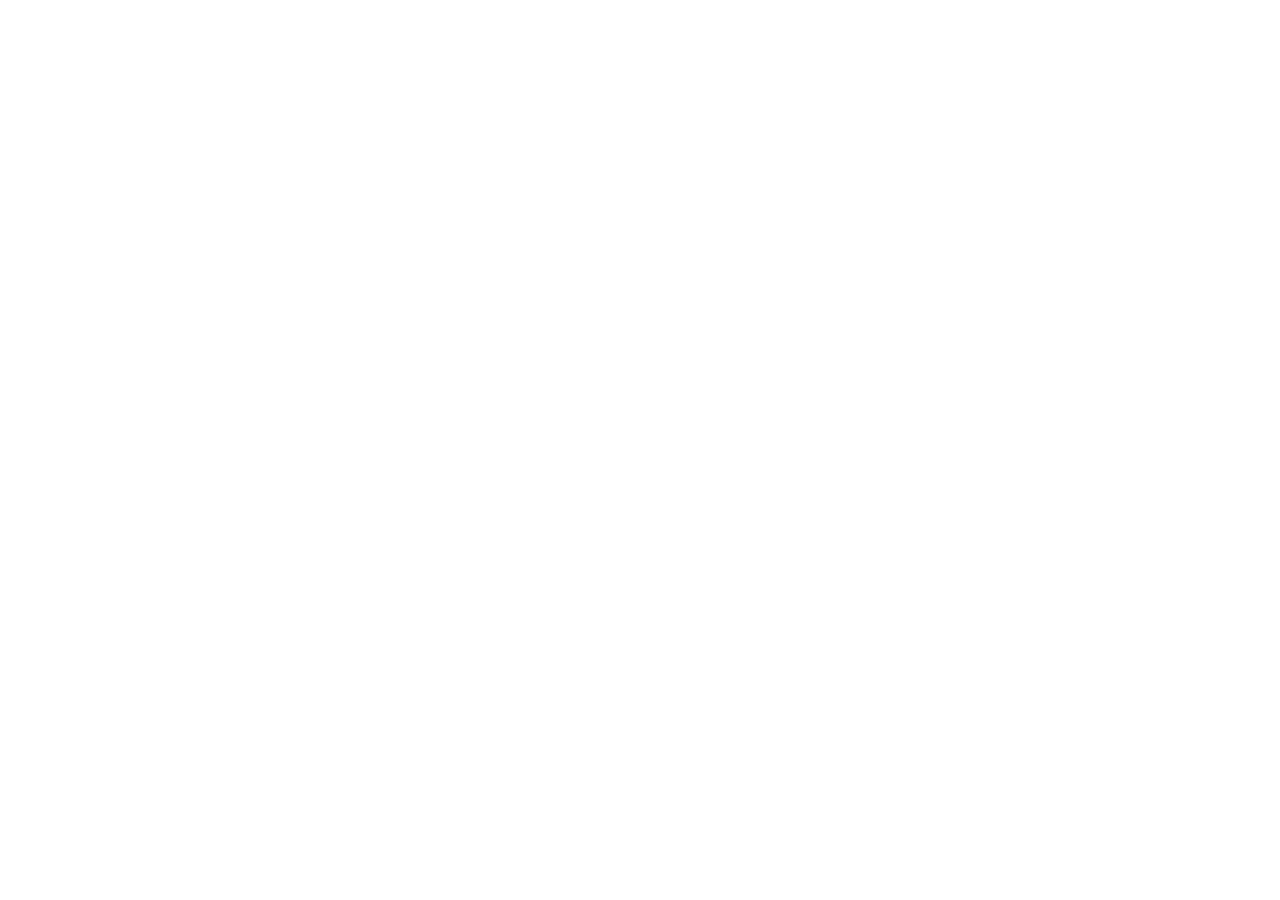
==== index.html @ 4cf56123 "Publish Motion Bridge preview" ====
<!doctype html><html lang="zh-CN"><head><meta charset="UTF-8"/><meta name="viewport" content="width=device-width, initial-scale=1.0"/><meta name="theme-color" content="#f8f9fc"/><meta name="description" content="Motion Bridge：从简单图标视频或 GIF 提取动作，设置画布尺寸，导出 GIF、MP4、Lottie JSON 和 SVGA。"/><title>Motion Bridge</title><link rel="icon" type="image/svg+xml" href="/motion-bridge.svg"/>  <script type="module" crossorigin src="/assets/index-Ca9dce8I.js"></script>
  <link rel="stylesheet" crossorigin href="/assets/index-DWDqZrw_.css">
</head><body><div id="root"></div></body></html>
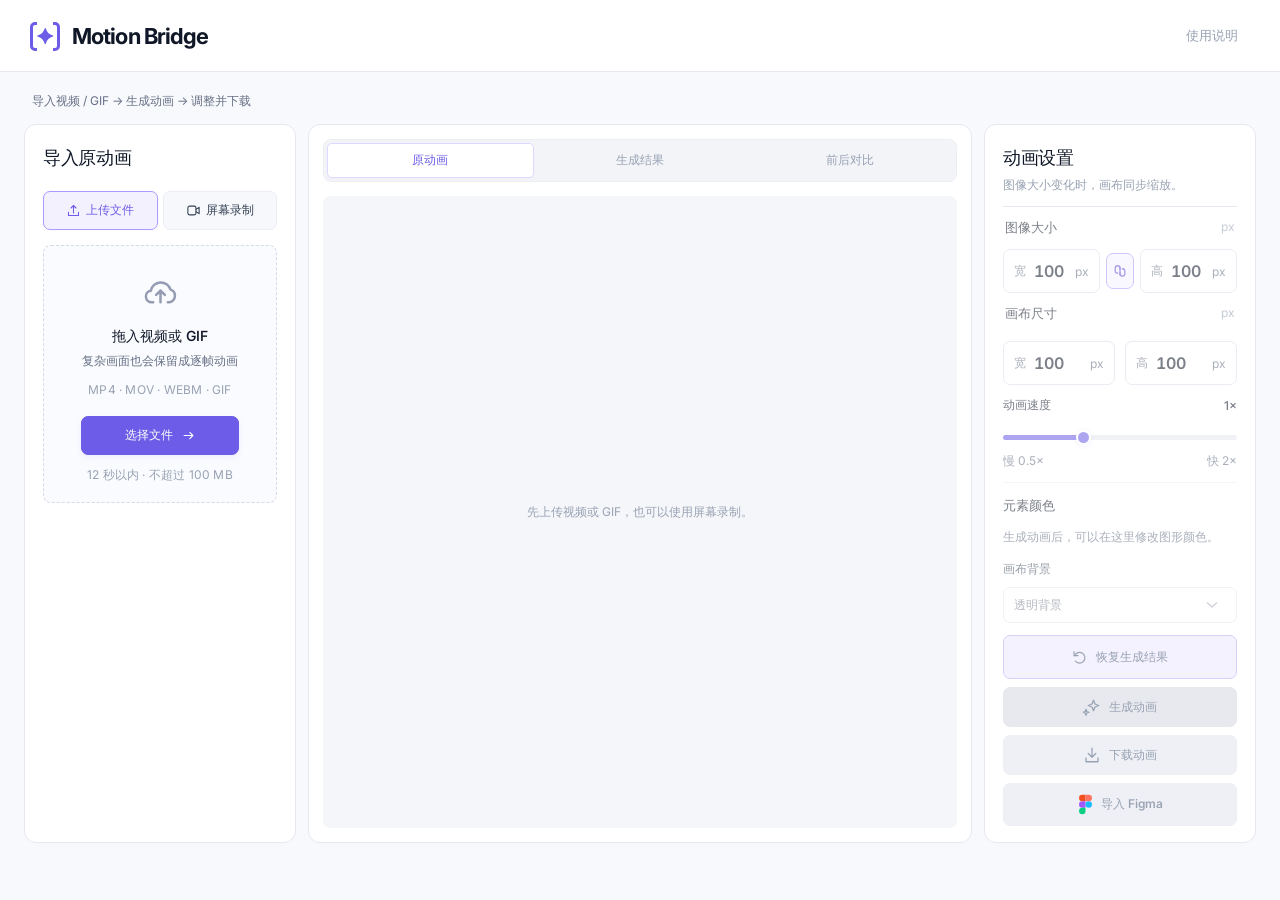
==== commit cb0a28fd: "Publish latest Motion Bridge interface" ====
--- a/index.html
+++ b/index.html
@@ -1,3 +1,3 @@
-<!doctype html><html lang="zh-CN"><head><meta charset="UTF-8"/><meta name="viewport" content="width=device-width, initial-scale=1.0"/><meta name="theme-color" content="#f8f9fc"/><meta name="description" content="Motion Bridge：从简单图标视频或 GIF 提取动作，设置画布尺寸，导出 GIF、MP4、Lottie JSON 和 SVGA。"/><title>Motion Bridge</title><link rel="icon" type="image/svg+xml" href="/motion-bridge.svg"/>  <script type="module" crossorigin src="/assets/index-Ca9dce8I.js"></script>
-  <link rel="stylesheet" crossorigin href="/assets/index-DWDqZrw_.css">
+<!doctype html><html lang="zh-CN"><head><meta charset="UTF-8"/><meta name="viewport" content="width=device-width, initial-scale=1.0"/><meta name="theme-color" content="#f8f9fc"/><meta name="description" content="Motion Bridge：从简单图标视频或 GIF 提取动作，设置画布尺寸，导出 GIF、MP4、Lottie JSON 和 SVGA。"/><title>Motion Bridge</title><link rel="icon" type="image/svg+xml" href="/motion-bridge.svg"/>  <script type="module" crossorigin src="/assets/index-BiHpDOml.js"></script>
+  <link rel="stylesheet" crossorigin href="/assets/index-D84g1cI7.css">
 </head><body><div id="root"></div></body></html>
--- a/assets/index-D84g1cI7.css
+++ b/assets/index-D84g1cI7.css
@@ -0,0 +1 @@
+@import"https://fonts.googleapis.com/css2?family=Inter:wght@400;500;600;650;700;750&display=swap";:root{font-family:Inter,-apple-system,BlinkMacSystemFont,PingFang SC,Microsoft YaHei,sans-serif;color:var(--text-body);background:#f8f9fc;font-synthesis:none;font-size:var(--font-13);--accent:#6c5ce7;--border:#e7e9f1;--soft:#f4f5f9;--font-12:12px;--font-13:13px;--font-14:14px;--font-16:16px;--font-18:18px;--font-22:22px;--text-strong:#101828;--text-body:#344054;--text-secondary:#667085;--text-weak:#98a2b3;--text-accent:var(--accent);--text-warning:#fc6100;--text-error:#eb0010;--text-inverse:#ffffff}*{box-sizing:border-box}body{margin:0}button,input,textarea,select{font:inherit}input,textarea,select{color:var(--text-body)}button{cursor:pointer}button,a,input,textarea,select{-webkit-tap-highlight-color:transparent}button{color:inherit}button:disabled{cursor:not-allowed}button:focus-visible,a:focus-visible,input:focus-visible,textarea:focus-visible,select:focus-visible{outline:3px solid #c5bafb;outline-offset:3px}button{transition:background .15s,color .15s,box-shadow .15s,transform .15s}button:not(:disabled):active{transform:translateY(1px)}button svg{flex-shrink:0}a{color:inherit;text-decoration:none}button:disabled{opacity:1}h1,h2,h3,p{margin:0}h1,h2,h3,.brand,.dropzone strong,.record-entry strong,.loaded-source strong,.size-settings legend,.setting>label{color:var(--text-strong)}h2{font-size:var(--font-18);font-weight:650;letter-spacing:-.3px}h3{font-size:var(--font-13);font-weight:600}input[type=range]{-webkit-appearance:none;-moz-appearance:none;appearance:none;background:linear-gradient(to right,var(--accent) 0 var(--fill),#e6e8f0 var(--fill) 100%);height:5px;border-radius:8px;cursor:pointer;margin:0;min-width:0}input[type=range]::-webkit-slider-thumb{-webkit-appearance:none;-moz-appearance:none;appearance:none;width:15px;height:15px;background:var(--accent);border:2px solid white;border-radius:50%;box-shadow:0 1px 4px #6c5ce72b}input[type=range]::-moz-range-thumb{width:12px;height:12px;border:2px solid white;border-radius:50%;background:var(--accent)}textarea{resize:none}select{cursor:pointer}.app-header{height:72px;background:#fff;border-bottom:1px solid var(--border);display:flex;align-items:center;padding:0 30px;gap:54px}.brand{display:flex;align-items:center;font-size:var(--font-22);font-weight:700;letter-spacing:-.9px;gap:12px;white-space:nowrap}.brand-symbol{width:30px;height:32px;display:block}.app-header nav{display:flex;align-self:stretch;gap:32px}.app-header nav button{position:relative;border:0;background:none;font-weight:550;color:var(--text-weak);padding:0 1px}.app-header nav .nav-active{color:var(--text-strong)}.nav-active:after{content:"";position:absolute;bottom:14px;left:0;right:0;height:2px;border-radius:2px;background:var(--accent)}.prototype-label{margin-left:auto;display:flex;align-items:center;gap:8px;border:1px solid var(--border);padding:10px 15px;border-radius:8px;background:#fafbfe;font-size:var(--font-12);font-weight:550}.prototype-label:hover{background:#f0edff}main{max-width:1720px;margin:auto;padding:33px 24px 0}.page-intro{display:flex;align-items:center;justify-content:space-between;margin-bottom:26px;padding:0 8px;gap:20px}h1{font-size:var(--font-22);line-height:1.4;letter-spacing:-1.4px;font-weight:750}h1 span{color:var(--text-accent)}.page-intro p{font-size:var(--font-16);color:var(--text-secondary);margin-top:6px;line-height:1.6}.prototype-note{font-size:var(--font-12);color:var(--text-weak);white-space:nowrap;display:flex;align-items:center;gap:7px;align-self:flex-end;padding-bottom:5px}.prototype-note>span{width:5px;height:5px;background:#a6a3b7;border-radius:50%}.studio{display:grid;grid-template-columns:272px minmax(0,1fr) 272px;gap:12px;align-items:stretch}.panel{border:1px solid var(--border);border-radius:12px;background:#fff;min-width:0;box-shadow:0 2px 7px #151b2b02}.source-panel,.inspector{padding:21px 18px}.panel-heading{display:flex;justify-content:space-between;align-items:center}.panel-heading h2{display:flex;align-items:center;gap:7px}.step-number{font-size:var(--font-12);font-weight:500;color:var(--text-weak);letter-spacing:1px}.source-tabs{display:flex;gap:5px;margin:21px 0 15px}.source-tabs button{display:flex;flex:1;align-items:center;justify-content:center;gap:5px;border:1px solid #eceef6;background:#f7f8fc;border-radius:7px;padding:10px 2px;white-space:nowrap;font-size:var(--font-12);font-weight:500}.source-tabs button:hover{background:#eeebff}.source-tabs button.active{color:var(--text-accent);border-color:#a99bff;background:#f4f1ff;box-shadow:0 0 0 1px #a99bff09}.source-entry{min-height:248px}.dropzone{border:1px dashed #d6d9e6;background:#fafbfe;border-radius:8px;display:flex;flex-direction:column;align-items:center;padding:27px 15px 18px;transition:background .2s,border .2s;min-height:248px}.dropzone.dragging{background:#f0ecff;border-color:var(--accent)}.upload-illustration{color:#949bb3;display:flex;align-items:center;justify-content:center;margin:3px 0 16px}.dropzone strong,.record-entry strong,.link-entry strong{font-size:var(--font-14);font-weight:550}.dropzone>span{font-size:var(--font-12);color:var(--text-secondary);margin:7px 0 12px}.dropzone small{font-size:var(--font-12);color:var(--text-weak);letter-spacing:.2px}.dropzone .button{margin:19px 0 12px;min-width:158px}.dropzone .file-limit{font-size:var(--font-12);color:var(--text-weak)}.button{border:1px solid transparent;border-radius:7px;min-height:39px;padding:10px 15px;display:inline-flex;align-items:center;justify-content:center;gap:8px;font-weight:550;font-size:var(--font-12)}.button.primary{background:var(--accent);border-color:var(--accent);color:var(--text-inverse);box-shadow:0 3px 6px #6c5ce715}.button.primary:hover:not(:disabled){background:#5e4ed6;box-shadow:0 4px 12px #6c5ce730}.button.secondary{background:#fff;border-color:#e0e3ed;color:var(--text-body)}.button.secondary:hover:not(:disabled){background:#f6f4ff;border-color:#c6bdf4}.button.secondary:disabled{background:#eef0f5;border-color:#eef0f5;color:var(--text-weak);opacity:1}.button.small{font-size:var(--font-12);min-height:32px;padding:7px 10px}.button.full{width:100%}.samples-heading{display:flex;justify-content:space-between;align-items:center;margin:27px 0 12px}.samples-heading>span{font-size:var(--font-12);color:var(--text-secondary)}.sample-list{display:flex;flex-direction:column;gap:9px}.sample-item{display:flex;gap:10px;align-items:center;padding:7px;width:100%;background:#fff;border:1px solid #e9ebf2;border-radius:8px;text-align:left;min-height:67px}.sample-item:hover{background:#faf9ff;border-color:#c7bdf5}.sample-item.selected{border-color:#c7bdf5;background:#fcfbff}.sample-item>svg{margin-left:auto;color:#9ba1b2}.sample-copy{display:flex;flex-direction:column;gap:5px;min-width:0}.sample-copy strong{font-size:var(--font-12);font-weight:600}.sample-copy small{font-size:var(--font-12);color:var(--text-secondary);white-space:nowrap}.sample-thumb{width:49px;height:49px;background:#f4f4fa;border-radius:6px;flex-shrink:0;position:relative;overflow:hidden}.sample-thumb.bounce i{position:absolute;border-radius:50%;width:16px;height:16px;background:#7660ec;top:16px;left:19px}.sample-thumb.bounce i:nth-child(2){background:#d6cdfc;width:12px;height:12px;top:29px;left:7px}.sample-thumb.bounce i:nth-child(3){background:#e6e0ff;width:12px;height:12px;top:10px;left:31px}.sample-thumb.card i{position:absolute;left:10px;right:8px;height:20px;top:11px;background:#d6cef7;border-radius:4px}.sample-thumb.card i:last-child{background:#7964ed;top:20px}.sample-thumb.text b{color:var(--text-accent);font-size:var(--font-22);position:absolute;left:8px;top:3px;font-weight:750}.sample-thumb.text i{width:17px;height:4px;position:absolute;top:29px;left:25px;background:#c5c8db;border-radius:2px}.sample-thumb.text i:last-child{top:37px;left:12px;width:25px;background:#e0e2ed}.source-footnote{display:flex;align-items:center;gap:5px;color:var(--text-weak);font-size:var(--font-12);margin-top:23px}.workspace{padding:14px;display:flex;flex-direction:column;overflow:hidden}.view-tabs{display:flex;padding:3px;background:#f3f4f8;border:1px solid #edeef4;border-radius:8px;gap:3px;margin-bottom:14px}.view-tabs button{background:none;border:1px solid transparent;border-radius:5px;flex:1;padding:8px;color:var(--text-secondary);font-weight:550;font-size:var(--font-12);display:flex;align-items:center;justify-content:center;gap:7px}.view-tabs button.active{background:#fff;border-color:#e0d9ff;color:var(--text-accent);box-shadow:0 1px 3px #39286607}.tiny-dot{width:5px;height:5px;border-radius:50%;background:var(--accent)}.canvas{position:relative;min-height:340px;flex:1;background-color:#fbfcfe;background-image:linear-gradient(45deg,#edeff5 25%,transparent 25%),linear-gradient(-45deg,#edeff5 25%,transparent 25%),linear-gradient(45deg,transparent 75%,#edeff5 75%),linear-gradient(-45deg,transparent 75%,#edeff5 75%);background-size:20px 20px;background-position:0 0,0 10px,10px -10px,-10px 0;border-radius:7px;overflow:hidden;display:flex}.canvas-topline,.canvas-bottomline{position:absolute;left:14px;right:14px;display:flex;justify-content:space-between;align-items:center;gap:10px;font-size:var(--font-12);color:var(--text-secondary);z-index:2;pointer-events:none}.canvas-topline{top:13px}.canvas-topline>span:first-child{display:flex;align-items:center;gap:5px}.status-dot{width:5px;height:5px;background:#a49bbf;border-radius:50%}.canvas-bottomline{bottom:12px;line-height:1.6}.canvas-bottomline span{max-width:55%;white-space:nowrap;overflow:hidden;text-overflow:ellipsis}.single-preview{width:100%;display:flex;align-items:center;justify-content:center;min-height:340px;padding:35px 16px}.demo-scene{width:100%;height:280px;position:relative;display:flex;align-items:center;justify-content:center;container-type:inline-size}.success-card{width:min(82%,370px);min-height:123px;display:flex;align-items:center;gap:18px;padding:23px 25px;background:#191a1d;border-radius:20px;box-shadow:0 12px 28px #17192c12;color:var(--text-inverse);z-index:1;will-change:transform}.success-icon{height:65px;width:65px;flex-shrink:0;display:flex;align-items:center;justify-content:center;background:var(--sample-color);border-radius:18px;color:#fff;box-shadow:inset 0 1px 1px #ffffff50}.success-icon img,.spark-tile img{width:72%;height:72%;object-fit:contain}.success-copy{display:flex;flex-direction:column;gap:10px;min-width:0}.success-copy strong{font-size:var(--font-22);letter-spacing:-.5px;white-space:nowrap;font-weight:650}.success-copy span{font-size:var(--font-12);color:var(--text-inverse);white-space:nowrap;letter-spacing:.1px}.floating-square{position:absolute;border-radius:10px;z-index:0}.floating-square.mint{width:44px;height:44px;background:#91dfcd;left:10%;top:47px}.floating-square.lavender{width:35px;height:35px;background:#d4c9f8;right:7%;bottom:42px}.spark-tile{width:105px;height:105px;background:var(--sample-color);display:flex;align-items:center;justify-content:center;color:#fff;border-radius:28px;box-shadow:0 15px 30px #70619c1a}.orbit-line{position:absolute;width:240px;height:190px;border:1px dashed #c8c1de;border-radius:50%;transform:rotate(-25deg)}.motion-dot{width:20px;height:20px;border-radius:7px;position:absolute;background:#92dfcd}.motion-dot.one{left:24%;top:66px;rotate:20deg}.motion-dot.two{right:24%;bottom:48px;background:#d9d0f8;width:27px;height:27px;rotate:-15deg}.bounce-caption{position:absolute;bottom:22px;font-size:var(--font-13);letter-spacing:1px;color:var(--text-secondary)}.text-scene{align-items:flex-start;flex-direction:column;padding:0 10%;gap:16px}.type-overline{font-size:var(--font-12);font-weight:600;letter-spacing:3px;color:var(--text-secondary)}.type-line{font-size:var(--font-22);font-weight:750;letter-spacing:-1px;display:flex;flex-wrap:wrap;white-space:nowrap}.type-sub{font-size:var(--font-12);color:var(--text-secondary);line-height:1.8}.type-underline{width:48px;height:4px;transform-origin:left;border-radius:4px}.comparison{display:flex;width:100%;min-height:340px;padding:40px 0}.comparison-half{flex:1;min-width:0;position:relative;display:flex;align-items:center;justify-content:center;padding:10px}.comparison-half+.comparison-half{border-left:1px dashed #d1d2e3}.comparison .demo-scene{height:220px}.comparison .success-card{width:94%;min-height:90px;border-radius:13px;gap:10px;padding:15px}.comparison .success-icon{width:39px;height:39px;border-radius:12px}.comparison .success-icon svg{width:25px}.comparison .success-copy strong{font-size:var(--font-13)}.comparison .success-copy span{font-size:var(--font-12);white-space:normal;line-height:1.5}.comparison .floating-square.mint{width:25px;height:25px;top:31px;left:4%}.comparison .floating-square.lavender{width:21px;height:21px;bottom:33px;right:0}.comparison .spark-tile{width:74px;height:74px;border-radius:21px}.comparison .spark-tile svg{width:45px}.comparison .orbit-line{width:170px;height:145px}.comparison .motion-dot.one{left:10%}.comparison .motion-dot.two{right:10%}.comparison .bounce-caption{font-size:var(--font-12);bottom:4px}.comparison .type-line{font-size:var(--font-22);flex-direction:column;white-space:normal}.comparison .type-sub{font-size:var(--font-12)}.comparison .type-overline{font-size:var(--font-12);letter-spacing:2px}.preview-caption{position:absolute;top:-3px;left:12px;font-size:var(--font-12);color:var(--text-secondary);display:flex;gap:6px;align-items:center}.preview-caption>span{background:#ebe7fb;color:var(--text-accent);border-radius:3px;font-size:var(--font-12);padding:2px 4px}.source-media{max-width:100%;width:100%;max-height:340px;object-fit:contain}.comparison .source-media{max-height:280px}.result-empty,.media-empty{display:flex;flex-direction:column;align-items:center;text-align:center;gap:10px;color:var(--text-secondary);font-size:var(--font-12);line-height:1.9;padding:20px 7px}.result-empty strong,.media-empty strong{font-size:var(--font-12);color:var(--text-body);font-weight:500}.empty-symbol{background:#efebfa;color:#9e8cd8;width:50px;height:50px;display:flex;align-items:center;justify-content:center;border-radius:14px;margin-bottom:4px}.result-empty p{font-size:var(--font-12);color:var(--text-secondary)}.player{display:flex;align-items:center;gap:13px;padding:17px 0 15px}.play-button{border:0;background:var(--accent);color:#fff;display:flex;align-items:center;justify-content:center;border-radius:50%;width:34px;height:34px;flex-shrink:0;box-shadow:0 2px 7px #6c5ce726}.play-button:hover{background:#5e4ed6}.timecode{font-size:var(--font-12);font-variant-numeric:tabular-nums;white-space:nowrap}.timecode b{font-weight:500}.timecode span{color:var(--text-secondary)}.player input{flex:1}.icon-button{border:0;background:none;padding:4px;display:inline-flex;align-items:center;justify-content:center;color:#9097ad;border-radius:4px}.icon-button:hover{background:#efecfa;color:var(--accent)}.icon-button.on{color:#656085}.player select{font-size:var(--font-12);border:0;border-left:1px solid var(--border);padding-left:12px;max-width:60px;background:#fff;color:var(--text-body)}.timeline{border:1px solid #eceef5;border-radius:8px;padding:13px 14px 9px}.timeline-top{display:flex;justify-content:space-between;align-items:center;font-size:var(--font-12);color:var(--text-secondary);margin-bottom:9px}.timeline-top span:last-child{font-size:var(--font-12);color:var(--text-weak)}.timeline-grid{display:flex}.track-names{width:68px;flex-shrink:0}.ruler-spacer{height:26px}.track-names button{border:0;background:none;display:flex;align-items:center;gap:8px;height:34px;font-size:var(--font-12);padding:0 6px 0 0;color:var(--text-secondary);width:100%}.track-names button.selected{color:var(--text-accent)}.track-area{position:relative;flex:1;min-width:0;background:repeating-linear-gradient(to right,transparent 0,transparent calc(16.6667% - 1px),#ebedf5 calc(16.6667% - 1px),#ebedf5 16.6667%);cursor:crosshair}.ruler{height:26px;display:flex;justify-content:space-between;color:var(--text-weak);font-size:var(--font-12);background:#fff}.track-row{position:relative;height:34px;border-top:1px solid #f1f2f7}.track-bar{position:absolute;top:9px;height:17px;background:#e4ddff;border:1px solid transparent;border-radius:5px;display:flex;align-items:center;justify-content:space-between;padding:0 5px}.track-bar.selected{border-color:#c3b3ff;background:#dcd2ff}.track-bar i{height:5px;width:5px;transform:rotate(45deg);background:#967df3}.track-bar.selected i{background:var(--accent)}.playhead{position:absolute;top:21px;bottom:0;width:1px;background:#9680f1;pointer-events:none;z-index:1}.playhead>i{position:absolute;top:-3px;width:7px;height:7px;background:var(--accent);border-radius:50%;left:-3px}.workspace-status{display:flex;justify-content:space-between;align-items:center;padding:12px 1px 0;color:var(--text-secondary);font-size:var(--font-12);gap:12px}.workspace-status>span:first-child{display:flex;align-items:center;gap:5px}.inspector-subtitle{color:var(--text-weak);font-size:var(--font-12);margin-top:7px}.inspector-rule{height:1px;background:var(--border);margin:21px 0}.mode-choices{padding:0;border:0;margin:0 0 26px}.mode-choices legend{font-size:var(--font-12);font-weight:600;margin-bottom:16px;padding:0}.mode-choices label{display:flex;gap:9px;align-items:flex-start;margin-bottom:18px;cursor:pointer}.mode-choices label:last-of-type{margin-bottom:0}.mode-choices input{accent-color:var(--accent);height:16px;width:16px;margin:1px 0 0}.mode-choices label>span{display:flex;flex-direction:column;gap:5px}.mode-choices strong{font-size:var(--font-12);font-weight:500}.mode-choices small{font-size:var(--font-12);line-height:1.6;color:var(--text-secondary)}.replace-button{margin:14px 0 0 24px}.setting{margin-bottom:24px}.setting>label{display:flex;align-items:center;justify-content:space-between;font-weight:600;font-size:var(--font-12);margin-bottom:13px}.setting>label>span{font-weight:500;font-size:var(--font-12)}.setting>label>.optional{font-weight:400;color:var(--text-weak);font-size:var(--font-12)}.duration-setting input{width:100%}.range-labels{display:flex;justify-content:space-between;color:var(--text-secondary);font-size:var(--font-12);margin-top:10px}.color-setting{display:flex;justify-content:space-between;align-items:center}.color-setting>label{margin:0}.color-field{border:1px solid #e4e6ef;display:flex;align-items:center;border-radius:6px;padding:7px 8px;gap:8px;font-size:var(--font-12);color:var(--text-body)}.color-field svg{transform:rotate(90deg);margin-left:8px;color:#939ab0}input[type=color]{-webkit-appearance:none;-moz-appearance:none;appearance:none;width:23px;height:23px;border:0;background:none;padding:0;cursor:pointer}input[type=color]::-webkit-color-swatch-wrapper{padding:0}input[type=color]::-webkit-color-swatch{border:0;border-radius:4px}.adjustment-field{border:1px solid #e4e7ef;border-radius:7px;padding:10px 10px 8px;display:flex;flex-direction:column;gap:7px}.adjustment-field:focus-within{border-color:#bcb0f6;box-shadow:0 0 0 2px #f3f0ff}.adjustment-field textarea{width:100%;height:61px;outline:none;border:0;background:none;font-size:var(--font-12);line-height:1.8;color:var(--text-body);padding:0}.adjustment-field textarea::placeholder{color:var(--text-weak)}.adjustment-field>span{text-align:right;font-size:var(--font-12);color:var(--text-secondary)}.quick-adjust{display:flex;gap:6px;margin-top:8px}.quick-adjust button{font-size:var(--font-12);color:var(--text-body);border:1px solid #ebeaf2;border-radius:4px;background:#fbfbfd;padding:4px 8px}.quick-adjust button:hover,.quick-adjust button.selected{color:var(--text-accent);border-color:#cabff5;background:#f4f0ff}.inspector-actions{margin-top:24px}.inspector-actions>.button{width:100%;margin-bottom:9px}.honest-note{display:flex;align-items:center;justify-content:center;gap:5px;font-size:var(--font-12);color:var(--text-secondary);margin-top:6px}.reset-button{display:flex;align-items:center;justify-content:center;width:100%;gap:4px;background:none;border:0;color:var(--text-weak);font-size:var(--font-12);margin-top:15px}.reset-button:hover{color:var(--text-accent)}.page-footer{display:flex;justify-content:space-between;align-items:center;font-size:var(--font-12);color:var(--text-weak);padding:19px 5px 22px}.footer-divider{margin:0 12px;color:#cccfd9}.page-footer button{display:flex;align-items:center;gap:5px;font-size:var(--font-12);color:var(--text-secondary);border:0;background:none}.page-footer button:hover{color:var(--text-accent)}.record-entry,.link-entry{display:flex;flex-direction:column;padding:21px 14px 17px;background:#fafbfe;border:1px solid #e9eaf3;border-radius:8px;min-height:248px;align-items:center}.record-entry p,.link-entry p{color:var(--text-secondary);font-size:var(--font-12);line-height:1.9;text-align:center;margin:9px 0 14px}.capture-illustration{position:relative;color:#8b81bb;margin:6px 0 18px}.capture-illustration i{position:absolute;right:-2px;bottom:1px;width:9px;height:9px;border:2px solid #fafbfe;background:#f18293;border-radius:50%}.record-features{display:flex;gap:14px;color:var(--text-secondary);font-size:var(--font-12);margin-bottom:17px}.record-features span{display:flex;gap:4px;align-items:center}.record-entry>.button{width:100%;font-size:var(--font-12)}.record-entry>small{font-size:var(--font-12);color:var(--text-secondary);margin-top:11px}.record-dot{width:7px;height:7px;background:#fff;border-radius:50%}.link-entry{padding:18px 13px}.link-icon{height:43px;width:43px;display:flex;align-items:center;justify-content:center;color:#9180cf;background:#f0ecfb;border-radius:12px;margin-bottom:12px}.link-entry textarea{width:100%;border:1px solid #dedfea;border-radius:6px;background:#fff;font-size:var(--font-12);line-height:1.7;padding:9px;outline:none;color:var(--text-body)}.link-entry textarea:focus{border-color:#a797eb;box-shadow:0 0 0 2px #f0ecff}.link-entry textarea::placeholder{color:var(--text-weak)}.link-entry>.button{width:100%;font-size:var(--font-12)}.inline-message{display:flex;gap:7px;align-items:flex-start;padding:10px;border-radius:7px;font-size:var(--font-12);line-height:1.8;margin-top:12px}.inline-message.error{background:#fff4f2;color:var(--text-error);border:1px solid #f6e3e0}.inline-message.error>svg{flex-shrink:0;margin-top:2px}.inline-message.error>button{margin-left:auto;border:0;padding:0;background:none;color:inherit;flex-shrink:0}.inline-message.warning{display:block;background:#fff8eb;color:var(--text-warning);border:1px solid #f0e5cb}.inline-message.warning button{display:flex;align-items:center;gap:4px;border:0;background:none;color:var(--text-warning);padding:7px 0 0;text-decoration:underline;font-size:var(--font-12)}.inline-message.success{background:#f1fbf7;border:1px solid #d8eee3;color:var(--text-accent)}.loaded-source{display:flex;align-items:center;gap:8px;padding:10px 8px;background:#f7f5fe;border:1px solid #e9e2fb;border-radius:7px;margin-top:14px}.loaded-icon{color:#9d89d9;flex-shrink:0}.loaded-source>div{min-width:0;display:flex;flex-direction:column;gap:4px}.loaded-source strong{font-size:var(--font-12);font-weight:500;overflow:hidden;text-overflow:ellipsis;white-space:nowrap}.loaded-source span{font-size:var(--font-12);color:var(--text-secondary)}.loaded-source>.icon-button{margin-left:auto;flex-shrink:0}.generation-overlay{position:absolute;top:0;right:0;bottom:0;left:0;display:flex;align-items:center;justify-content:center;background:#f8f9fce8;-webkit-backdrop-filter:blur(5px);backdrop-filter:blur(5px);z-index:5}.generation-card{display:flex;align-items:center;flex-direction:column;text-align:center;max-width:80%;width:260px}.generation-orbit{width:64px;height:64px;border:1px solid #d9d0f6;background:#f0ebff;border-radius:19px;color:var(--accent);display:flex;align-items:center;justify-content:center;animation:float 2s ease-in-out infinite}.simulation-tag{font-size:var(--font-12);color:var(--text-secondary);margin:17px 0 9px}.generation-card h3{font-size:var(--font-16);font-weight:550}.generation-card p{font-size:var(--font-12);color:var(--text-secondary);margin-top:8px}.progress-track{width:100%;height:4px;border-radius:5px;background:#e7e1f4;overflow:hidden;margin-top:22px}.progress-track i{height:100%;display:block;background:var(--accent);transition:width .65s ease}.phase-dots{display:flex;gap:5px;margin:13px 0}.phase-dots span{width:4px;height:4px;border-radius:50%;background:#d9d3e8}.phase-dots span.active{background:#a68ce9}.generation-card>button{border:0;background:none;font-size:var(--font-12);color:var(--text-body);padding:7px 20px}.spinner{height:15px;width:15px;display:inline-block;border:2px solid currentColor;border-right-color:transparent;border-radius:50%;animation:spin .8s linear infinite}.modal{border:1px solid #e5e3ef;border-radius:17px;box-shadow:0 30px 100px #21164030;width:min(490px,calc(100vw - 32px));padding:0;color:var(--text-body);background:#fff;max-height:90vh}.modal.wide{width:min(750px,calc(100vw - 32px))}.modal::backdrop{background:#15162766;-webkit-backdrop-filter:blur(5px);backdrop-filter:blur(5px)}.modal-inner{position:relative;padding:30px}.modal-close{position:absolute;right:14px;top:14px}.modal h2{font-size:var(--font-22);margin-right:18px;line-height:1.6;letter-spacing:-.5px}.modal-subtitle{font-size:var(--font-12);line-height:1.9;color:var(--text-secondary);margin:7px 0 23px}.capability-list{display:flex;flex-direction:column;gap:23px;margin:27px 0 30px}.capability-list>div{display:flex;gap:13px}.capability-list>div>span{width:32px;height:32px;border-radius:9px;display:flex;align-items:center;justify-content:center;flex-shrink:0}.capability-check{background:#eff8f4;color:var(--text-accent)}.capability-demo{background:#f3effb;color:var(--text-accent)}.capability-list h3{font-size:var(--font-12);margin:2px 0 6px}.capability-list p{font-size:var(--font-12);line-height:1.9;color:var(--text-secondary)}.help-steps{list-style:none;padding:0;display:flex;flex-direction:column;gap:26px;margin:27px 0 31px}.help-steps li{display:flex;gap:15px}.help-steps li>b{font-size:var(--font-12);font-weight:500;width:30px;height:30px;display:flex;align-items:center;justify-content:center;background:#f0edfb;color:var(--text-accent);border-radius:50%;flex-shrink:0}.help-steps h3{margin:3px 0 7px;font-size:var(--font-12)}.help-steps p{color:var(--text-secondary);font-size:var(--font-12);line-height:1.9}.recording-display{height:140px;border-radius:10px;background:#faf9fc;display:flex;align-items:center;justify-content:center;gap:15px;margin-top:20px}.countdown-number{font-size:var(--font-22);color:var(--text-accent);font-weight:500}.recording-time{font-size:var(--font-22);letter-spacing:-2px;font-variant-numeric:tabular-nums;font-weight:500}.live-dot{background:#e87680;height:11px;width:11px;border-radius:50%;animation:blink 1.2s infinite}.recording-help{font-size:var(--font-12);color:var(--text-secondary);text-align:center;line-height:1.8;margin:15px 0 23px}.modal-actions{display:flex;justify-content:flex-end;gap:10px;margin-top:23px}.handoff-grid{display:grid;grid-template-columns:1.2fr 1fr;gap:25px;align-items:center}.handoff-preview{background:#f5f3fa;border-radius:10px;position:relative;padding:0 8px 25px;overflow:hidden}.handoff-preview .demo-scene{height:200px}.handoff-preview .success-card{padding:16px 12px;width:94%;gap:10px;min-height:85px;border-radius:13px}.handoff-preview .success-icon{width:40px;height:40px;border-radius:12px}.handoff-preview .success-icon svg{width:26px}.handoff-preview .success-copy strong{font-size:var(--font-13)}.handoff-preview .success-copy span{font-size:var(--font-12);white-space:normal;line-height:1.5}.handoff-preview .floating-square{width:25px;height:25px}.handoff-preview .floating-square.mint{top:19px}.handoff-preview .floating-square.lavender{bottom:14px}.handoff-preview>span{position:absolute;bottom:13px;left:0;right:0;text-align:center;font-size:var(--font-12);color:var(--text-secondary)}.handoff-details h3{font-size:var(--font-12);margin-bottom:19px}.handoff-feature{display:flex;gap:12px;align-items:center;margin:16px 0;color:var(--text-secondary)}.handoff-feature>span{display:flex;flex-direction:column;gap:5px}.handoff-feature strong{font-size:var(--font-12);font-weight:500;color:var(--text-body)}.handoff-feature small{font-size:var(--font-12);color:var(--text-secondary)}.handoff-flow{display:flex;align-items:center;justify-content:space-between;border:1px solid #eae7f1;border-radius:8px;padding:17px 14px;margin-top:23px;color:var(--text-secondary);gap:7px}.handoff-flow>span{display:flex;align-items:center;gap:7px;font-size:var(--font-12)}.handoff-flow>span b{width:19px;height:19px;border-radius:50%;background:#f3f1f7;display:flex;align-items:center;justify-content:center;font-size:var(--font-12);font-weight:400}.handoff-flow>span.active{color:var(--text-accent)}.handoff-flow>span.active b{background:#eae2fa;color:var(--text-accent)}.json-note{text-align:left;font-size:var(--font-12);line-height:1.7;color:var(--text-secondary);margin-top:13px}.toast{position:fixed;bottom:25px;left:50%;transform:translate(-50%);display:flex;align-items:center;gap:9px;background:#29273b;color:var(--text-inverse);border:1px solid #44405b;box-shadow:0 8px 30px #23203925;border-radius:9px;padding:13px 19px;font-size:var(--font-12);z-index:99;max-width:min(650px,90vw);line-height:1.7;animation:toast-in .2s ease-out}.toast svg{color:#c8b9f2;flex-shrink:0}.sr-only{position:absolute;width:1px;height:1px;padding:0;margin:-1px;overflow:hidden;clip:rect(0,0,0,0);white-space:nowrap;border:0}@keyframes spin{to{transform:rotate(360deg)}}@keyframes float{50%{transform:translateY(-5px)}}@keyframes blink{50%{opacity:.35}}@keyframes toast-in{0%{opacity:0;bottom:18px}to{opacity:1;bottom:25px}}@media(min-width:1600px){main{padding-top:40px}.studio{grid-template-columns:300px minmax(0,1fr) 300px;gap:16px}.canvas{min-height:390px}.source-entry{min-height:270px}.dropzone{min-height:270px;padding-top:34px}.source-panel,.inspector{padding:24px}.success-card{width:420px;min-height:144px}.success-copy strong{font-size:var(--font-22)}.success-icon{width:75px;height:75px}.source-tabs button{font-size:var(--font-12)}.sample-item{min-height:74px}.sample-thumb{height:54px;width:54px}.sample-copy strong{font-size:var(--font-13)}.sample-copy small{font-size:var(--font-12)}}@media(max-width:1240px){main{padding:26px 16px 0}.studio{grid-template-columns:238px minmax(0,1fr) 238px;gap:10px}.source-panel,.inspector{padding:17px 13px}.source-tabs button{font-size:var(--font-12);gap:3px}.source-tabs button svg{width:13px}.page-intro{padding:0 3px}h1{font-size:var(--font-22)}.page-intro p{font-size:var(--font-13)}.prototype-note{font-size:var(--font-12)}.success-card{padding:19px 20px;gap:13px;min-height:105px}.success-icon{width:52px;height:52px;border-radius:15px}.success-copy strong{font-size:var(--font-18)}.success-copy span{font-size:var(--font-12)}.comparison .success-card{flex-direction:column;text-align:center;gap:9px}.comparison .success-copy strong,.comparison .success-copy span{font-size:var(--font-12)}.comparison .success-copy{gap:5px}.player{gap:9px}.timecode{font-size:var(--font-12)}.workspace{padding:11px}.sample-copy small{font-size:var(--font-12)}.sample-thumb{width:43px}.canvas{min-height:330px}}@media(max-width:1050px){.app-header{padding:0 22px;gap:35px}.studio{grid-template-columns:245px minmax(0,1fr)}.inspector{grid-column:1/-1;display:grid;grid-template-columns:1fr 1fr 1fr;gap:18px 25px;padding:20px}.inspector>.panel-heading{grid-column:1/-1}.inspector-subtitle{grid-column:1/-1;margin:-10px 0 0}.inspector-rule{display:none}.mode-choices{grid-column:1;grid-row:3/5;margin:0}.duration-setting{grid-column:2;grid-row:3}.color-setting{grid-column:2;grid-row:4;margin:0}.inspector>.setting:not(.duration-setting):not(.color-setting){grid-column:3;grid-row:3/5;margin:0}.inspector-actions{grid-column:1/-1;display:flex;gap:12px;align-items:center;margin-top:0;flex-wrap:wrap}.inspector-actions>.button{width:auto;min-width:185px;margin:0}.inspector-actions .honest-note{margin:0}.reset-button{width:auto;margin:0 0 0 auto}.canvas{min-height:365px}.comparison .success-card{flex-direction:row;text-align:left}.prototype-note{display:none}.workspace-status{font-size:var(--font-12)}.source-footnote{margin-top:22px}}@media(max-width:700px){.app-header{height:62px;padding:0 16px;gap:18px}.brand{font-size:var(--font-18);gap:8px}.brand-symbol{transform:scale(.8);width:27px}.app-header nav{gap:15px}.app-header nav button{font-size:var(--font-12)}.prototype-label{padding:7px 8px;gap:0}.prototype-label svg{width:17px;height:17px}.nav-active:after{bottom:10px}main{padding:24px 13px 0}.page-intro{margin-bottom:22px}h1{font-size:var(--font-22);letter-spacing:-1px}.page-intro p{font-size:var(--font-12);max-width:280px;line-height:1.9}.studio{grid-template-columns:1fr;gap:13px}.source-panel{padding:18px}.source-tabs{margin:16px 0 12px}.source-tabs button{font-size:var(--font-12);padding:11px 5px;gap:7px}.source-tabs button svg{width:15px}.source-entry{min-height:0}.dropzone{min-height:0;display:grid;grid-template-columns:42px 1fr auto;gap:5px 12px;text-align:left;align-items:center;padding:18px 15px}.upload-illustration{grid-row:1/4;grid-column:1;margin:0}.dropzone>strong{grid-column:2;font-size:var(--font-12)}.dropzone>span{grid-column:2;margin:0;font-size:var(--font-12)}.dropzone>small{grid-column:2;font-size:var(--font-12)}.dropzone .button{grid-column:3;grid-row:1/4;min-width:0;margin:0;padding:10px;font-size:var(--font-12)}.dropzone .button svg{display:none}.dropzone .file-limit{display:none}.samples-heading{margin:19px 0 10px}.sample-list{flex-direction:row;gap:6px}.sample-item{flex:1;flex-direction:column;align-items:flex-start;gap:6px;padding:9px;min-width:0;position:relative}.sample-thumb{width:33px;height:33px}.sample-thumb.bounce i{top:10px;left:11px;width:12px;height:12px}.sample-thumb.bounce i:nth-child(2){left:2px;top:20px;width:8px;height:8px}.sample-thumb.bounce i:nth-child(3){left:22px;top:5px;width:8px;height:8px}.sample-thumb.card i{left:5px;right:5px;height:15px;top:5px}.sample-thumb.card i:last-child{top:12px}.sample-thumb.text b{font-size:var(--font-22);top:0;left:4px}.sample-thumb.text i{left:18px;top:21px;width:12px;height:3px}.sample-thumb.text i:last-child{left:8px;top:27px;width:18px}.sample-copy strong{font-size:var(--font-12)}.sample-copy small{display:none}.sample-item>svg{position:absolute;right:6px;top:15px;width:10px}.source-footnote{margin-top:13px;font-size:var(--font-12)}.workspace{padding:10px}.canvas,.single-preview,.comparison{min-height:300px}.canvas{flex:none}.success-card{width:86%;min-height:103px;padding:18px;gap:13px}.success-copy strong{font-size:var(--font-16)}.success-icon{width:52px;height:52px}.success-copy span{font-size:var(--font-12)}.floating-square.mint{left:5%;top:47px}.floating-square.lavender{right:3%;bottom:39px}.player{gap:10px;padding:15px 0}.player input{min-width:30px}.timecode{font-size:var(--font-12)}.player select{padding-left:6px;font-size:var(--font-12);width:45px}.player .icon-button{padding:2px}.play-button{width:30px;height:30px}.timeline{padding:11px 10px 8px}.timeline-top span:last-child{font-size:var(--font-12)}.track-names{width:53px}.track-names button{font-size:var(--font-12);gap:6px}.ruler{font-size:var(--font-12)}.workspace-status{font-size:var(--font-12);gap:4px}.inspector{display:block;padding:20px}.inspector-subtitle{margin:7px 0 20px}.mode-choices{margin-bottom:23px}.mode-choices label{margin-bottom:17px}.mode-choices small{font-size:var(--font-12)}.setting,.color-setting{margin-bottom:24px}.inspector>.setting:not(.duration-setting):not(.color-setting){margin-bottom:24px}.inspector-actions{display:block}.inspector-actions>.button{width:100%;margin-bottom:10px}.honest-note{justify-content:center}.reset-button{margin:16px auto 0}.page-footer{font-size:var(--font-12);align-items:flex-start;gap:20px;padding:18px 2px}.page-footer>span{line-height:1.8}.page-footer button{font-size:var(--font-12);text-align:right}.footer-divider{margin:0 5px}.comparison-half{padding:6px}.comparison .success-card{flex-direction:column;text-align:center;padding:13px 8px;gap:10px}.comparison .success-copy strong,.comparison .success-copy span{font-size:var(--font-12)}.comparison .type-line{font-size:var(--font-22)}.comparison .type-sub{font-size:var(--font-12)}.comparison .spark-tile{width:61px;height:61px;border-radius:18px}.comparison .orbit-line{width:130px;height:120px}.canvas-bottomline{left:8px;right:8px}.record-entry{padding:20px}.record-entry p{max-width:260px}.record-entry>.button{max-width:240px}.link-entry{align-items:flex-start;padding:17px}.link-icon{display:none}.link-entry p{text-align:left;font-size:var(--font-12);margin:9px 0 12px}.link-entry textarea{height:62px}.modal-inner{padding:26px 20px}.modal h2{font-size:var(--font-18)}.modal-subtitle{font-size:var(--font-12)}.handoff-grid{grid-template-columns:1fr;gap:20px}.handoff-preview .demo-scene{height:170px}.handoff-details{display:flex;flex-wrap:wrap;gap:10px}.handoff-details h3{width:100%;margin-bottom:0}.handoff-feature{flex:1;min-width:120px;margin:5px 0}.handoff-feature small{font-size:var(--font-12)}.handoff-flow{padding:12px 8px;gap:4px}.handoff-flow>span{font-size:var(--font-12);gap:4px}.handoff-flow>span b{width:16px;height:16px}.handoff-actions{flex-direction:column}.json-note{font-size:var(--font-12)}.recording-time{font-size:var(--font-22)}.recording-help{font-size:var(--font-12)}.toast{font-size:var(--font-12);padding:11px 13px;width:max-content}}.loop-button{gap:5px;white-space:nowrap;font-size:var(--font-12);padding:5px 7px;border:1px solid #e7e9f1;background:#f6f7fa;color:var(--text-secondary)}.loop-button.on{color:var(--text-accent);border-color:#d9d0ff;background:#f1edff}.quick-adjust{flex-wrap:wrap}.honest-note{line-height:1.7;text-align:center;align-items:flex-start}.honest-note svg{flex-shrink:0;margin-top:1px}@media(max-width:700px){.player{gap:7px;flex-wrap:wrap}.loop-button{font-size:var(--font-12)}.loop-button svg{width:14px}.player .loop-button{padding:5px}.quick-adjust button{font-size:var(--font-12)}}@media(prefers-reduced-motion:reduce){*,*:before,*:after{scroll-behavior:auto!important}.generation-orbit,.spinner,.live-dot{animation:none}}.size-settings{border:0;padding:0;margin:0 0 24px;min-width:0}.size-settings legend{width:100%;display:flex;justify-content:space-between;font-size:var(--font-13);font-weight:650;margin-bottom:12px}.size-settings legend>span{font-size:var(--font-12);font-weight:400;color:var(--text-weak)}.dimension-fields{display:flex;gap:10px}.dimension-fields label{flex:1;min-width:0;display:flex;align-items:center;gap:6px;border:1px solid #dadbea;border-radius:7px;padding:10px;background:#fff;font-size:var(--font-12);color:var(--text-secondary)}.dimension-fields label:focus-within{border-color:var(--accent);box-shadow:0 0 0 2px #6c5ce712}.dimension-fields input{width:100%;min-width:0;border:0;outline:0;background:none;font-size:var(--font-16);font-weight:600;font-family:inherit;color:var(--text-strong);font-variant-numeric:tabular-nums}.dimension-fields label>span{font-size:var(--font-12);color:var(--text-secondary)}.setting-hint{font-size:var(--font-12);line-height:1.7;color:var(--text-secondary);margin-top:10px}.size-issue{font-size:var(--font-12);line-height:1.6;color:var(--text-warning);margin-top:8px}.canvas-background-setting{border-top:1px solid #eeedf5;border-bottom:1px solid #eeedf5;margin:0 0 20px;padding:20px 0}.canvas-background-setting>label{font-size:var(--font-13);font-weight:600}.canvas-background-setting select{font-weight:400}.timeline-details{margin-top:4px;border-top:1px solid #eeedf5}.timeline-details>summary{cursor:pointer;color:var(--text-secondary);font-size:var(--font-12);padding:14px 4px}.preview-zoom{margin-left:auto;width:auto;flex:none;border:1px solid #e4e4ee;border-radius:6px;background:#fff;color:var(--text-body);font-size:var(--font-12);padding:6px 39px 6px 10px}.preview-zoom:disabled{opacity:.45}.sized-single{width:100%;padding:40px 12px 36px;min-width:0;display:flex}.sized-preview{width:100%;min-width:0;display:flex;flex-direction:column;gap:10px;align-self:center}.artboard-viewport{--preview-fit-height:270px;width:100%;height:270px;overflow:auto;display:flex;padding:0;align-items:safe center;justify-content:safe center}.artboard-footprint{position:relative;flex-shrink:0;box-shadow:0 0 0 1px #b3a5eb,0 4px 18px #36304d0a}.artboard{position:absolute;left:0;top:0;overflow:hidden;transform-origin:top left;background-color:#e4e6ed;background-image:linear-gradient(45deg,#f7f8fb 25%,transparent 25%),linear-gradient(-45deg,#f7f8fb 25%,transparent 25%),linear-gradient(45deg,transparent 75%,#f7f8fb 75%),linear-gradient(-45deg,transparent 75%,#f7f8fb 75%);background-size:16px 16px;background-position:0 0,0 8px,8px -8px,-8px 0;display:flex;align-items:center;justify-content:center}.artboard-content{position:absolute;transform-origin:top left}.artboard-info{display:flex;justify-content:center;gap:12px;font-size:var(--font-12);color:var(--text-secondary);line-height:18px}.artboard-info strong{font-weight:500;color:var(--text-body)}.artboard .source-media{width:100%;height:100%;max-height:none;object-fit:contain}.artboard .media-empty{font-size:var(--font-12)}.canvas{background:#f5f6fa;min-height:365px}.artboard-content .demo-scene{width:400px;height:280px}.artboard-content .success-card{width:328px;min-height:123px;flex-direction:row;text-align:left;gap:18px;padding:23px 25px;border-radius:20px}.artboard-content .success-icon{width:65px;height:65px;border-radius:18px}.artboard-content .success-icon svg{width:42px}.artboard-content .success-copy{gap:10px}.artboard-content .success-copy strong{font-size:var(--font-22);white-space:nowrap}.artboard-content .success-copy span{font-size:var(--font-12);white-space:nowrap;line-height:normal}.artboard-content .floating-square.mint{width:44px;height:44px;left:10%;top:47px}.artboard-content .floating-square.lavender{width:35px;height:35px;right:7%;bottom:42px}.artboard-content .spark-tile{width:105px;height:105px;border-radius:28px}.artboard-content .spark-tile svg{width:68px}.artboard-content .orbit-line{width:240px;height:190px}.artboard-content .motion-dot.one{left:24%}.artboard-content .motion-dot.two{right:24%}.artboard-content .bounce-caption{bottom:22px;font-size:var(--font-13)}.artboard-content .type-line{font-size:var(--font-22);flex-direction:row;white-space:nowrap}.artboard-content .type-sub{font-size:var(--font-12)}.artboard-content .type-overline{font-size:var(--font-12);letter-spacing:3px}.comparison .artboard-viewport{--preview-fit-height:240px;height:240px}.comparison .sized-preview{margin-top:20px}.handoff-preview .artboard-viewport{height:200px}.handoff-preview .sized-preview{padding-top:12px;padding-bottom:16px}.handoff-preview .artboard-info{display:none}@media(max-width:1050px)and (min-width:701px){.inspector{display:block}.inspector-subtitle{margin:7px 0 20px}.inspector-rule{display:block}.size-settings,.duration-setting{max-width:440px}.inspector-actions{display:flex}.inspector-actions .reset-button{margin-left:auto}}@media(max-width:700px){.studio{display:flex;flex-direction:column}.source-panel{order:1}.inspector{order:2}.workspace{order:3}.sized-single{padding-left:6px;padding-right:6px}.artboard-viewport{--preview-fit-height:245px;height:245px}.view-tabs{gap:4px;flex-wrap:wrap}.view-tabs>button{padding:10px 7px;font-size:var(--font-12);white-space:nowrap}.preview-zoom{padding:5px 39px 5px 8px}.comparison .artboard-info{flex-direction:column;gap:0;text-align:center;font-size:var(--font-12)}}.scope-banner{display:flex;align-items:flex-start;gap:8px;background:#eeebfc;color:var(--text-secondary);padding:12px 16px;margin:-8px 0 18px;border-radius:9px;font-size:var(--font-12);line-height:1.8}.scope-banner svg{flex-shrink:0;margin-top:2px}.global-error{display:flex;align-items:center;gap:10px;padding:13px 16px;background:#fff1ec;color:var(--text-error);border:1px solid #f2d6cb;border-radius:9px;font-size:var(--font-12);line-height:1.8;margin:0 0 18px}.global-error span{flex:1}.animation-render-host{width:100%;height:100%;display:flex;align-items:center;justify-content:center}.animation-render{display:block;width:100%;height:100%;object-fit:contain}.sample-thumb img{width:100%;height:100%;object-fit:cover;border-radius:6px}.source-media{width:auto;height:auto;max-width:100%;max-height:300px;object-fit:contain}.single-preview,.comparison-half,.artboard{background-color:#a6aab8;background-image:linear-gradient(45deg,#c7cad4 25%,transparent 25%),linear-gradient(-45deg,#c7cad4 25%,transparent 25%),linear-gradient(45deg,transparent 75%,#c7cad4 75%),linear-gradient(-45deg,transparent 75%,#c7cad4 75%);background-size:16px 16px;background-position:0 0,0 8px,8px -8px,-8px 0}.canvas.empty .single-preview{background:#f5f6fa}.canvas.solid-preview-background,.canvas.solid-preview-background .single-preview,.canvas.solid-preview-background .comparison-half,.canvas.solid-preview-background .artboard{background-color:var(--preview-background);background-image:none}.canvas.transparent-preview-background{background-color:#a6aab8;background-image:linear-gradient(45deg,#c7cad4 25%,transparent 25%),linear-gradient(-45deg,#c7cad4 25%,transparent 25%),linear-gradient(45deg,transparent 75%,#c7cad4 75%),linear-gradient(-45deg,transparent 75%,#c7cad4 75%);background-size:16px 16px;background-position:0 0,0 8px,8px -8px,-8px 0}.canvas.transparent-preview-background .artboard,.canvas.transparent-preview-background.empty .single-preview{background-color:transparent;background-image:none}.analysis-report{border-top:1px solid #eceaf5;padding:13px 4px;font-size:var(--font-12);line-height:1.8;color:var(--text-secondary)}.analysis-report>strong{display:flex;align-items:center;gap:6px;color:var(--text-body);font-weight:500}.analysis-report p{margin-top:7px}.analysis-warning{color:var(--text-warning)}.analysis-report summary{cursor:pointer;margin-top:12px;color:var(--text-secondary)}.analysis-report textarea{width:100%;height:180px;margin-top:10px;font-family:monospace;font-size:var(--font-12);padding:10px;border:1px solid #ddd;border-radius:6px}.output-options{padding:0;border:0;display:flex;flex-direction:column;gap:12px}.output-options label{display:flex;flex-direction:column;gap:9px;font-size:var(--font-12)}.output-options select{padding:10px;border:1px solid #dedbeb;border-radius:7px;background:#fff;color:var(--text-body)}.output-options:disabled{opacity:.5}.export-formats{display:grid;grid-template-columns:1fr 1fr;gap:10px;margin-bottom:16px}.export-formats button{display:flex;flex-direction:column;gap:6px;text-align:left;background:#faf9fd;border:1px solid #e0dced;padding:15px;border-radius:9px;color:var(--text-body)}.export-formats strong{font-size:var(--font-14)}.export-formats small{font-size:var(--font-12)}.export-formats button[aria-pressed=true]{border-color:var(--accent);background:#f2eeff;color:var(--text-accent)}.export-progress{display:flex;flex-direction:column;gap:12px;font-size:var(--font-12)}.export-progress progress{width:100%;accent-color:var(--accent)}.export-result{display:flex;flex-direction:column;gap:12px;padding:14px;margin-top:16px;border-radius:9px;background:#f4f1fc;text-align:center;font-size:var(--font-12)}.export-result img,.export-result video{max-width:100%;max-height:220px;object-fit:contain}.export-result .button{text-decoration:none}.save-project{border-top:1px solid #e9e5f2;margin-top:24px;padding-top:18px;font-size:var(--font-12);color:var(--text-secondary);line-height:1.8}.save-project .button{margin:10px 0}.save-project small{font-size:var(--font-12)}.help-steps .button{margin-top:12px;text-decoration:none}.help-steps .inline-message{margin-top:10px}.generation-card h3{margin-top:20px}.inspector-actions>.button{width:100%;margin-bottom:10px}.loaded-source{margin-bottom:12px}@media(max-width:1050px)and (min-width:701px){.inspector-actions>.button{width:auto}.canvas-background-setting{max-width:440px}}.duration-setting .duration-follow{display:flex;align-items:center;justify-content:flex-start;gap:6px;font-size:var(--font-12);font-weight:400;color:var(--text-secondary);margin-top:10px}.duration-follow input{width:13px;height:13px;accent-color:var(--accent)}.crop-button{width:100%;margin-top:8px}.link-results,.link-fallback{width:100%;margin-top:15px;border-top:1px solid var(--border);padding-top:14px;display:flex;flex-direction:column;gap:9px}.link-results>strong,.link-fallback>strong{font-size:var(--font-12);line-height:1.5;color:var(--text-body)}.link-result{width:100%;display:flex;align-items:center;gap:10px;background:#fff;border:1px solid var(--border);border-radius:11px;padding:10px;text-align:left;min-width:0}.link-result:hover{border-color:#9d90fb;background:#f8f6ff}.link-result-preview{width:66px;height:58px;border-radius:8px;background:#f4f2fa;display:grid;place-items:center;overflow:hidden;flex:none}.link-result-preview img,.link-result-preview video{max-width:100%;max-height:100%;object-fit:contain}.link-result-details{display:flex;flex-direction:column;align-items:flex-start;gap:4px;flex:1;min-width:0}.link-result-details .button{padding:5px 8px;margin-top:2px;font-size:var(--font-12)}.link-result b{font-size:var(--font-12);color:var(--text-body)}.link-result small{font-size:var(--font-12);color:var(--text-secondary);overflow:hidden;text-overflow:ellipsis;white-space:nowrap;max-width:100%}.link-result-number{width:24px;height:24px;border-radius:7px;display:grid;place-items:center;background:#efecff;color:var(--text-accent);font-weight:700;font-size:var(--font-12);flex:none}.link-fallback a{display:inline-flex;align-items:center;gap:5px;color:var(--text-accent);font-weight:600;font-size:var(--font-12);width:max-content}.link-fallback small{font-size:var(--font-12);color:var(--text-secondary)}.link-fallback .button{width:100%;justify-content:center}.remove-source{margin-left:auto;flex:none;border:0;background:transparent;color:#9298ad;display:grid;place-items:center;width:28px;height:28px;border-radius:6px}.remove-source:hover{background:#ece7ff;color:#5e4ed6}.ratio-toggle{display:block;margin:10px 0 0;padding:5px 0;border:0;background:transparent;color:var(--text-accent);font-size:var(--font-12);font-weight:600;text-align:left}.ratio-toggle[aria-pressed=false]{color:var(--text-secondary)}.inspector .size-settings+.size-settings{border-top:1px solid #eeedf5;padding-top:20px}.speed-reset{border:0;background:transparent;color:var(--text-accent);padding:8px 0 0;font-size:var(--font-12);font-weight:600}.speed-reset:disabled{color:var(--text-weak)}.element-colors{border-top:1px solid #eeedf5;margin:0 0 20px;padding-top:20px}.element-colors h3{font-size:var(--font-13);margin-bottom:12px}.inspector.is-unready .size-settings,.inspector.is-unready .duration-setting,.inspector.is-unready .element-colors{opacity:.55}.element-color-list{display:flex;flex-direction:column;gap:9px;max-height:285px;overflow-y:auto;padding-right:3px}.element-color-list .color-control{padding:7px 8px;border:1px solid #e8e7f0;border-radius:7px;background:#fafafd}.color-control{min-width:0}.color-control-title{display:block;color:var(--text-secondary);font-size:var(--font-12);font-weight:600;margin-bottom:6px}.color-control-row{display:flex;align-items:center;gap:6px;min-width:0}.color-control-row input[type=color]{width:34px;height:34px;flex:none;border:1px solid #dedbeb;border-radius:7px;padding:2px;background:#fff;cursor:pointer}.color-control-row .color-hex{width:92px;min-width:0;flex:1;border:1px solid #dedbeb;border-radius:7px;background:#fff;padding:8px 6px;color:var(--text-body);font-size:var(--font-12);font-variant-numeric:tabular-nums}.color-control-row .eyedropper{flex:none;border:1px solid #dedbeb;border-radius:7px;background:#fff;color:var(--text-secondary);padding:8px 6px;font-size:var(--font-12)}.color-control-row .eyedropper:hover{background:#f1edff}@media(max-width:1050px){.inspector{display:block}.inspector-subtitle{margin:7px 0 20px}.inspector-actions{display:flex;flex-wrap:wrap;gap:10px}.inspector-actions>.button{width:auto;min-width:170px;margin:0}.inspector-actions .reset-button{width:auto;margin:0 0 0 auto}.element-colors,.canvas-background-setting,.duration-setting,.size-settings{max-width:480px}}@media(max-width:700px){.inspector-actions{display:block}.inspector-actions>.button{width:100%;margin:0 0 10px}.inspector-actions .reset-button{margin:12px auto 0}.element-colors,.canvas-background-setting,.duration-setting,.size-settings{max-width:none}}.preview-zoom,.canvas-background-setting select{-webkit-appearance:none;-moz-appearance:none;appearance:none;background-color:#fff;background-image:url("data:image/svg+xml,%3Csvg xmlns='http://www.w3.org/2000/svg' viewBox='0 0 16 16'%3E%3Cpath d='m3.5 6 4.5 4 4.5-4' fill='none' stroke='%237c8097' stroke-width='1.5' stroke-linecap='round' stroke-linejoin='round'/%3E%3C/svg%3E");background-repeat:no-repeat;background-size:16px 16px;background-position:right 16px center;padding-right:39px}.preview-zoom{background-position:right 9px center}.inspector-actions>.reset-button{display:flex;flex:0 0 100%;align-items:center;justify-content:center;gap:8px;width:100%;min-height:44px;margin:0 0 14px;padding:10px 14px;border:1px solid #d7d0f8;border-radius:7px;background:#f5f2ff;color:var(--text-accent);font-size:var(--font-12);font-weight:600}.inspector-actions>.reset-button:hover:not(:disabled){background:#eeeaff;border-color:#b8aaf4;color:var(--text-accent)}.modal.wide:has(.screen-recorder){width:min(1000px,calc(100vw - 32px))}.screen-recorder{min-width:0}.capture-stage{position:relative;width:100%;margin:auto;overflow:hidden;border-radius:12px;background:#171722;touch-action:none;-webkit-user-select:none;user-select:none;cursor:crosshair;box-shadow:0 0 0 1px #dedbea}.capture-stage video{display:block;width:100%;height:100%;object-fit:fill;pointer-events:none}.capture-selection{position:absolute;box-sizing:border-box;border:2px solid #6b55ed;background:#6b55ed10;box-shadow:0 0 0 2000px #15162090;cursor:move;touch-action:none}.capture-selection.is-recording{border-color:#f36b69;cursor:default}.capture-handle{position:absolute;width:13px;height:13px;border:2px solid #fff;border-radius:3px;background:#6b55ed;box-shadow:0 1px 5px #15162050}.capture-handle.nw{left:-8px;top:-8px;cursor:nwse-resize}.capture-handle.ne{right:-8px;top:-8px;cursor:nesw-resize}.capture-handle.sw{left:-8px;bottom:-8px;cursor:nesw-resize}.capture-handle.se{right:-8px;bottom:-8px;cursor:nwse-resize}.capture-meta{display:flex;justify-content:space-between;gap:12px;margin-top:11px;color:var(--text-secondary);font-size:var(--font-12);font-variant-numeric:tabular-nums}.capture-review{display:block;max-width:100%;max-height:55vh;margin:auto;border-radius:12px;background:#171722}.capture-actions{align-items:center;flex-wrap:wrap}.capture-actions .button{display:inline-flex;align-items:center;justify-content:center;gap:7px}.capture-actions [role=status]{color:var(--text-secondary);font-size:var(--font-12)}.capture-float-button{display:block;width:100%;margin:14px 0 0;padding:11px 14px;border:1px solid #c9bfff;border-radius:9px;background:#f4f0ff;color:var(--text-accent);font:inherit;font-size:var(--font-13);font-weight:700;cursor:pointer}.capture-float-button:hover{background:#ece7ff}.capture-error{margin:10px 0;color:var(--text-error);font-size:var(--font-12)}.screen-recorder-float{box-sizing:border-box;min-height:100vh;padding:16px 18px 20px;background:#fff;color:var(--text-body);font-family:inherit}.capture-float-header{display:flex;align-items:center;justify-content:space-between;gap:12px;font-size:var(--font-16)}.capture-float-header button{border:0;background:transparent;color:var(--text-accent);font:inherit;font-size:var(--font-12);cursor:pointer}.capture-float-subtitle{margin:7px 0 12px;color:var(--text-secondary);font-size:var(--font-12);line-height:1.5}.screen-recorder-float .capture-stage{max-height:calc(100vh - 160px)}.screen-recorder-float .capture-review{max-height:calc(100vh - 150px)}.screen-recorder-float .capture-actions{margin-top:12px}.screen-recorder-float .capture-actions .button{min-height:38px;padding:8px 12px;font-size:var(--font-12)}.figma-handoff{margin-top:12px;padding:15px;border:1px solid #d9d1fc;border-radius:10px;background:#f8f6ff;color:var(--text-body)}.figma-handoff strong{display:block;font-size:var(--font-12)}.figma-handoff p{font-size:var(--font-12);line-height:1.8;margin:9px 0 0}@media(max-width:700px){.capture-meta{font-size:var(--font-12)}.capture-actions .button{flex:1 1 100px}.figma-handoff{padding:12px}}.app-header nav{margin-left:auto;align-self:center}.app-header nav button{height:36px;padding:0 12px;border-radius:7px}.app-header nav button:hover{background:#f4f1ff;color:var(--text-accent)}main{padding-top:20px;padding-bottom:24px}.intro-summary{margin:0 0 14px 8px;color:var(--text-secondary);font-size:var(--font-12);line-height:1.5}.help-intro{color:var(--text-secondary);font-size:var(--font-12);line-height:1.7;margin:0 0 18px}.dimension-fields.has-ratio-lock{gap:6px;align-items:center}.ratio-lock{width:28px;height:36px;flex:none;display:grid;place-items:center;padding:0;border:1px solid #a99bff;border-radius:7px;background:#f4f1ff;color:#6250d4}.ratio-lock[aria-pressed=false]{border-color:#dadbea;background:#fff;color:#8b90a4}.ratio-lock:hover:not(:disabled){background:#eae5ff;color:#5544c8}@media(max-width:700px){main{padding-top:16px}.intro-summary{margin:0 0 12px 2px;font-size:var(--font-12)}}@media(min-width:1051px){.inspector{padding-bottom:16px}.inspector-rule{margin:12px 0}.inspector .size-settings,.inspector .duration-setting{margin-bottom:12px}.inspector .size-settings+.size-settings{padding-top:6px}.inspector .element-colors{margin-bottom:14px;padding-top:14px}.inspector .canvas-background-setting{margin-bottom:12px}.inspector .inspector-actions{margin-top:12px}.inspector-actions>.reset-button,.inspector-actions>.button{margin-bottom:8px}.inspector-actions>.button:last-child{margin-bottom:0}}.canvas-background-setting.has-custom-color{display:grid;grid-template-columns:minmax(0,1fr) minmax(0,1fr);gap:8px;align-items:end}.canvas-background-setting.has-custom-color>label,.canvas-background-setting.has-custom-color>.color-control{min-width:0}.canvas-background-setting.has-custom-color .color-control-title{display:none}.canvas-background-setting.has-custom-color .color-control-row input[type=color]{width:30px}.canvas-background-setting.has-custom-color select{min-width:0;padding-right:25px;background-position:right 5px center}.button.primary:disabled{background:#e8e9ef;border-color:#e8e9ef;color:var(--text-weak);box-shadow:none}.view-tabs button:disabled,.export-formats button:disabled{color:var(--text-weak)}.inspector-actions>.reset-button:disabled{color:var(--text-weak)}.media-empty{color:var(--text-weak)}
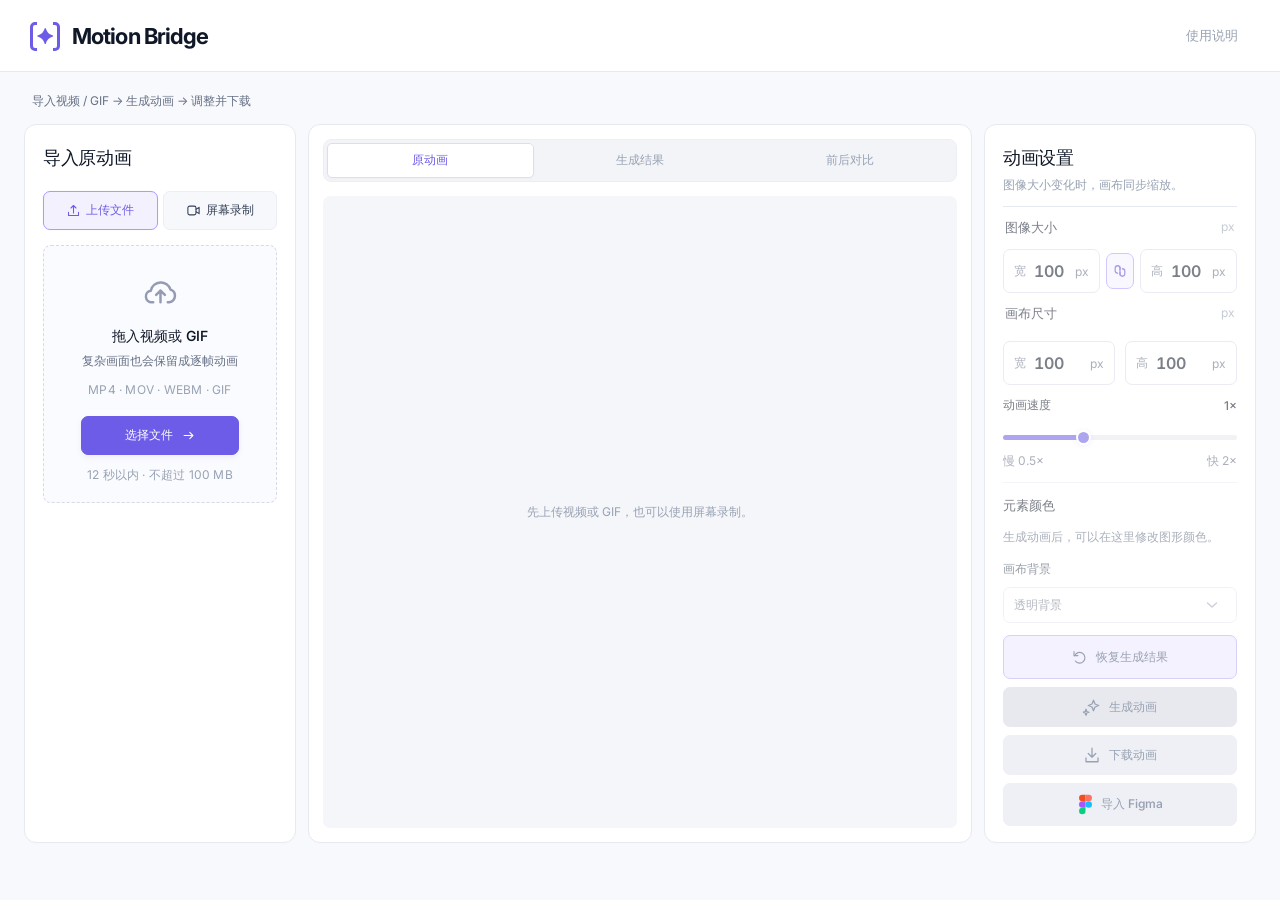
==== commit 5fa80a61: "Activate vector reconstruction fix on public review site" ====
--- a/index.html
+++ b/index.html
@@ -1,3 +1,3 @@
-<!doctype html><html lang="zh-CN"><head><meta charset="UTF-8"/><meta name="viewport" content="width=device-width, initial-scale=1.0"/><meta name="theme-color" content="#f8f9fc"/><meta name="description" content="Motion Bridge：从简单图标视频或 GIF 提取动作，设置画布尺寸，导出 GIF、MP4、Lottie JSON 和 SVGA。"/><title>Motion Bridge</title><link rel="icon" type="image/svg+xml" href="/motion-bridge.svg"/>  <script type="module" crossorigin src="/assets/index-BiHpDOml.js"></script>
+<!doctype html><html lang="zh-CN"><head><meta charset="UTF-8"/><meta name="viewport" content="width=device-width, initial-scale=1.0"/><meta name="theme-color" content="#f8f9fc"/><meta name="description" content="Motion Bridge：从简单图标视频或 GIF 提取动作，设置画布尺寸，导出 GIF、MP4、Lottie JSON 和 SVGA。"/><title>Motion Bridge</title><link rel="icon" type="image/svg+xml" href="/motion-bridge.svg"/>  <script type="module" crossorigin src="/assets/index-CbmuaRNP.js"></script>
   <link rel="stylesheet" crossorigin href="/assets/index-D84g1cI7.css">
 </head><body><div id="root"></div></body></html>
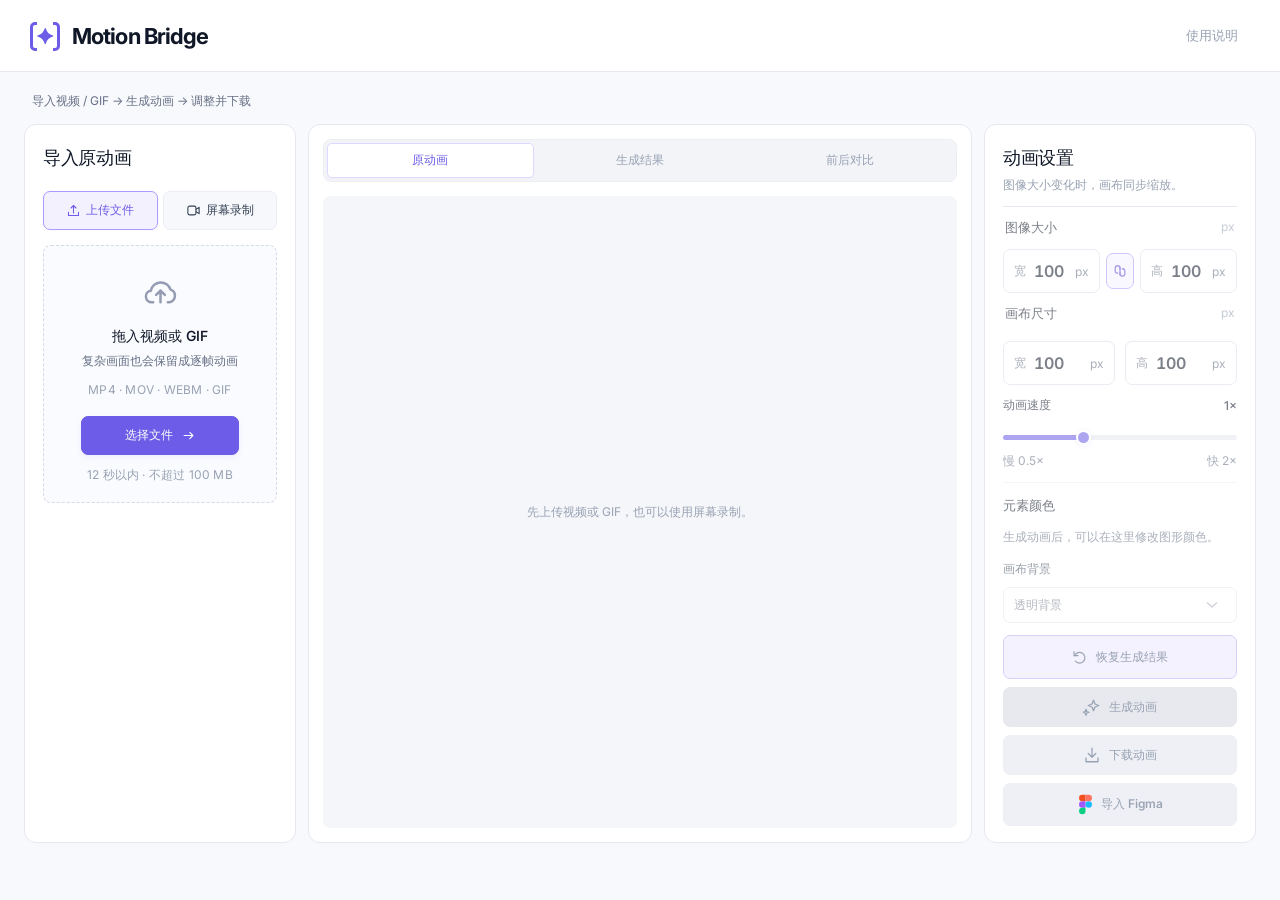
==== commit a71c8d63: "Publish transparent animation cleanup and raster labeling" ====
--- a/index.html
+++ b/index.html
@@ -1,3 +1,3 @@
-<!doctype html><html lang="zh-CN"><head><meta charset="UTF-8"/><meta name="viewport" content="width=device-width, initial-scale=1.0"/><meta name="theme-color" content="#f8f9fc"/><meta name="description" content="Motion Bridge：从简单图标视频或 GIF 提取动作，设置画布尺寸，导出 GIF、MP4、Lottie JSON 和 SVGA。"/><title>Motion Bridge</title><link rel="icon" type="image/svg+xml" href="/motion-bridge.svg"/>  <script type="module" crossorigin src="/assets/index-CbmuaRNP.js"></script>
+<!doctype html><html lang="zh-CN"><head><meta charset="UTF-8"/><meta name="viewport" content="width=device-width, initial-scale=1.0"/><meta name="theme-color" content="#f8f9fc"/><meta name="description" content="Motion Bridge：从短视频或 GIF 尝试重建矢量动画；无法准确重建时保留透明逐帧画面，支持 APNG、GIF、Lottie JSON 和 SVGA 导出。"/><title>Motion Bridge</title><link rel="icon" type="image/svg+xml" href="/motion-bridge.svg"/>  <script type="module" crossorigin src="/assets/index-CYQHALaQ.js"></script>
   <link rel="stylesheet" crossorigin href="/assets/index-D84g1cI7.css">
 </head><body><div id="root"></div></body></html>
